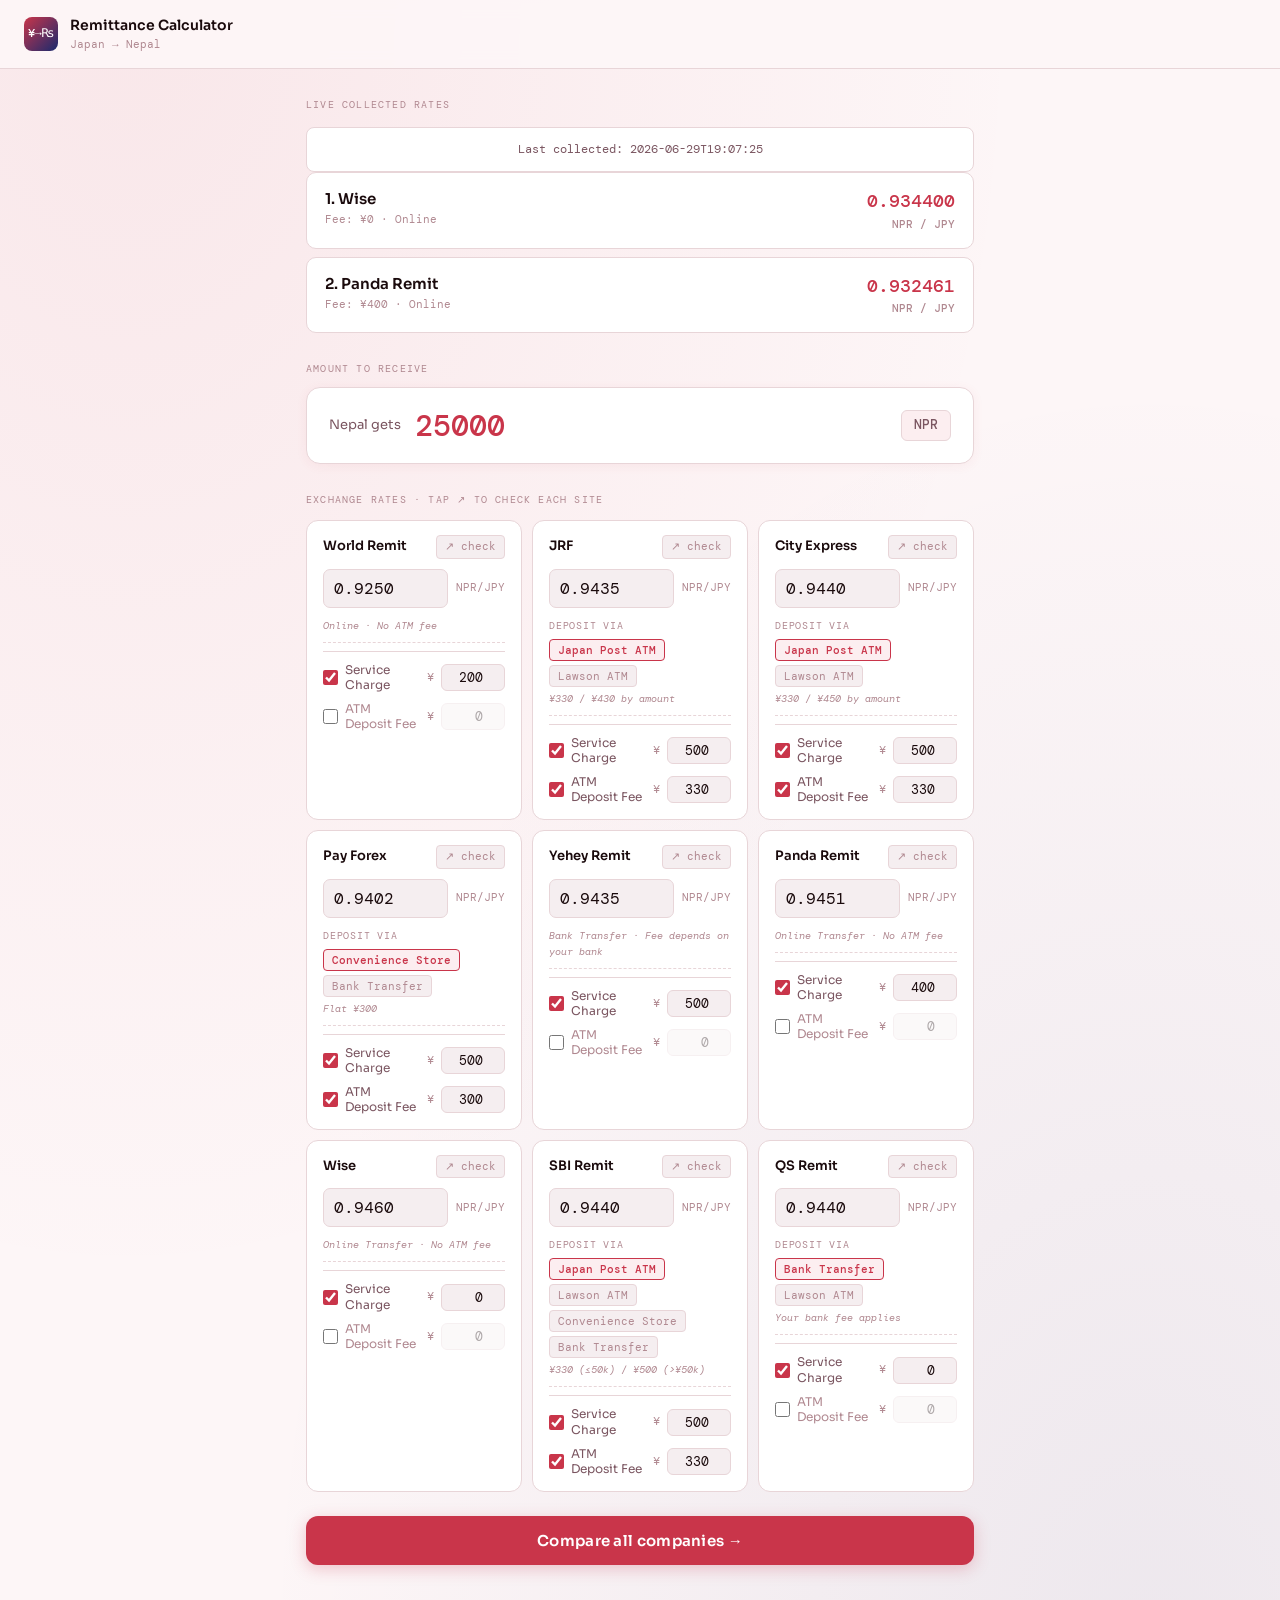
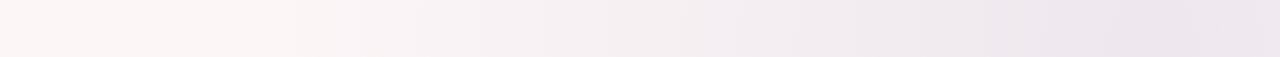
==== index_old.html @ 4f89b6d5 "v1.5 modern dashboard and amount calculator" ====
<!DOCTYPE html>
<html lang="en">
<head>
<meta charset="UTF-8">
<meta name="viewport" content="width=device-width, initial-scale=1.0">
<title>Remittance Calculator · Japan → Nepal</title>
<link rel="preconnect" href="https://fonts.googleapis.com">
<link rel="preconnect" href="https://fonts.gstatic.com" crossorigin>
<link href="https://fonts.googleapis.com/css2?family=DM+Mono:wght@400;500&family=Sora:wght@300;400;500;600&display=swap" rel="stylesheet">
<style>
:root {
  --bg: #fdf6f7; --surface: #ffffff; --surface2: #f5eef0;
  --border: #e8d5d8; --border2: #d4b0b6;
  --text: #1a0a0c; --text2: #7a5560; --text3: #b08890;
  --accent: #c9354a; --accent-hover: #a8253a; --accent-light: #fceef0;
  --green: #1e8a5a; --green-bg: #eef7f3; --green-border: #b0ddc8;
  --mono: 'DM Mono', monospace; --sans: 'Sora', sans-serif;
}
*, *::before, *::after { box-sizing: border-box; margin: 0; padding: 0; }
html { scroll-behavior: smooth; }
body {
  background: var(--bg);
  background-image: radial-gradient(ellipse at 10% 0%, rgba(201,53,74,0.08) 0%, transparent 55%),
                    radial-gradient(ellipse at 90% 100%, rgba(26,42,110,0.07) 0%, transparent 55%);
  color: var(--text); font-family: var(--sans); font-size: 15px; line-height: 1.6; min-height: 100vh;
}
.page-header {
  border-bottom: 1px solid var(--border); padding: 14px 24px;
  display: flex; align-items: center; gap: 12px;
  position: sticky; top: 0; background: rgba(253,246,247,0.95);
  backdrop-filter: blur(8px); z-index: 100;
}
.logo-mark {
  width: 34px; height: 34px; background: linear-gradient(135deg, #c9354a, #1a2a6e);
  border-radius: 8px; display: flex; align-items: center; justify-content: center;
  font-family: var(--mono); font-size: 12px; font-weight: 500; color: #fff;
  flex-shrink: 0; letter-spacing: -0.02em;
}
.logo-text { font-size: 14px; font-weight: 600; }
.logo-sub { font-size: 11px; color: var(--text3); font-family: var(--mono); }
.last-updated { margin-left: auto; font-size: 11px; color: var(--text3); font-family: var(--mono); text-align: right; }
.main { max-width: 700px; margin: 0 auto; padding: 28px 16px 60px; }
.section-label { font-size: 10px; font-family: var(--mono); letter-spacing: 0.12em; color: var(--text3); text-transform: uppercase; margin-bottom: 10px; }
.amount-block {
  background: var(--surface); border: 1.5px solid var(--border); border-radius: 14px;
  padding: 18px 22px; display: flex; align-items: center; gap: 14px;
  margin-bottom: 28px; box-shadow: 0 2px 12px rgba(201,53,74,0.06);
}
.amount-block label { font-size: 13px; color: var(--text2); white-space: nowrap; }
.amount-block input {
  flex: 1; background: transparent; border: none; outline: none;
  font-family: var(--mono); font-size: 30px; font-weight: 500; color: var(--accent); width: 100%; min-width: 0;
}
.amount-unit {
  font-family: var(--mono); font-size: 13px; color: var(--text2);
  background: var(--accent-light); border: 1px solid var(--border); border-radius: 6px; padding: 4px 12px; font-weight: 500;
}
.rates-grid { display: grid; grid-template-columns: repeat(auto-fill, minmax(200px, 1fr)); gap: 10px; margin-bottom: 24px; }
.rate-card {
  background: var(--surface); border: 1.5px solid var(--border); border-radius: 12px; padding: 14px 16px;
  transition: border-color 0.15s, box-shadow 0.15s;
}
.rate-card:focus-within { border-color: var(--accent); box-shadow: 0 0 0 3px rgba(201,53,74,0.08); }
.rc-top { display: flex; align-items: center; justify-content: space-between; margin-bottom: 10px; }
.rc-name { font-size: 13px; font-weight: 600; color: var(--text); }
.rc-link {
  font-size: 11px; font-family: var(--mono); color: var(--text3); text-decoration: none;
  background: var(--surface2); border: 1px solid var(--border); border-radius: 4px; padding: 2px 8px;
  transition: color 0.15s, border-color 0.15s, background 0.15s; display: flex; align-items: center; gap: 3px;
}
.rc-link:hover { color: var(--accent); border-color: var(--accent); background: var(--accent-light); }
.rc-rate-row { display: flex; align-items: center; gap: 8px; margin-bottom: 10px; }
.rc-rate-row input {
  flex: 1; background: var(--surface2); border: 1px solid var(--border); border-radius: 7px;
  padding: 8px 10px; font-family: var(--mono); font-size: 16px; color: var(--text);
  outline: none; min-width: 0; -webkit-appearance: none; transition: border-color 0.15s;
}
.rc-rate-row input:focus { border-color: var(--accent); background: #fff; }
.rc-unit { font-size: 11px; color: var(--text3); font-family: var(--mono); white-space: nowrap; }

/* Deposit method selector */
.deposit-method {
  margin-bottom: 8px; padding-bottom: 8px; border-bottom: 1px dashed var(--border);
}
.deposit-method-label { font-size: 10px; font-family: var(--mono); color: var(--text3); letter-spacing: 0.08em; text-transform: uppercase; margin-bottom: 5px; }
.method-tabs { display: flex; gap: 4px; flex-wrap: wrap; }
.method-tab {
  font-size: 11px; font-family: var(--mono); padding: 3px 8px;
  border: 1px solid var(--border); border-radius: 4px; background: var(--surface2);
  color: var(--text3); cursor: pointer; transition: all 0.15s; white-space: nowrap;
}
.method-tab:hover { border-color: var(--border2); color: var(--text2); }
.method-tab.active { background: var(--accent-light); border-color: var(--accent); color: var(--accent); font-weight: 500; }
.method-note { font-size: 10px; color: var(--text3); font-family: var(--mono); margin-top: 4px; font-style: italic; }

/* Fee rows */
.rc-fees { display: flex; flex-direction: column; gap: 8px; border-top: 1px solid var(--border); padding-top: 10px; }
.fee-row { display: flex; align-items: center; gap: 7px; }
.fee-row input[type=checkbox] { width: 15px; height: 15px; accent-color: var(--accent); cursor: pointer; flex-shrink: 0; }
.fee-label { font-size: 12px; color: var(--text2); flex: 1; cursor: pointer; line-height: 1.3; }
.fee-row.unchecked .fee-label { color: var(--text3); }
.fee-yen { font-size: 12px; color: var(--text3); font-family: var(--mono); }
.fee-input {
  width: 64px; background: var(--surface2); border: 1px solid var(--border); border-radius: 6px;
  padding: 4px 6px; font-family: var(--mono); font-size: 13px; color: var(--text);
  outline: none; -webkit-appearance: none; text-align: right; transition: border-color 0.15s, opacity 0.15s;
}
.fee-input:focus { border-color: var(--accent); background: #fff; }
.fee-row.unchecked .fee-input { opacity: 0.35; pointer-events: none; }
.fee-input.overridden { border-color: #c4a96b; color: var(--accent); }
.fee-reset {
  display: none; align-items: center; background: var(--accent-light); border: 1px solid var(--border2);
  border-radius: 4px; cursor: pointer; padding: 2px 7px; font-size: 11px; font-family: var(--mono);
  color: var(--accent); white-space: nowrap; line-height: 1.6; transition: background 0.15s, border-color 0.15s; flex-shrink: 0;
}
.fee-reset:hover { background: #f8d0d6; border-color: var(--accent); }
.fee-reset.visible { display: flex; }
.fee-row.unchecked .fee-reset { display: none !important; }
.rc-changed {
  width: 5px; height: 5px; border-radius: 50%; background: var(--accent);
  display: inline-block; margin-left: 5px; opacity: 0; transition: opacity 0.2s; vertical-align: middle;
}
.rc-changed.visible { opacity: 1; }

.btn-calculate {
  width: 100%; padding: 15px; background: var(--accent); border: none; border-radius: 12px;
  font-family: var(--sans); font-size: 15px; font-weight: 600; color: #fff; cursor: pointer;
  letter-spacing: 0.02em; transition: background 0.15s, transform 0.1s, box-shadow 0.15s;
  margin-bottom: 32px; box-shadow: 0 4px 16px rgba(201,53,74,0.25);
}
.btn-calculate:hover { background: var(--accent-hover); box-shadow: 0 6px 20px rgba(201,53,74,0.32); }
.btn-calculate:active { transform: scale(0.99); }

.results { display: none; }
.winner-card {
  background: var(--green-bg); border: 1.5px solid var(--green-border); border-radius: 14px;
  padding: 20px 24px; margin-bottom: 16px; display: flex; align-items: flex-start;
  justify-content: space-between; gap: 16px; box-shadow: 0 2px 12px rgba(30,138,90,0.08);
}
.winner-tag { font-size: 10px; font-family: var(--mono); letter-spacing: 0.1em; color: var(--green); text-transform: uppercase; margin-bottom: 3px; }
.winner-name { font-size: 22px; font-weight: 600; color: var(--green); margin-bottom: 3px; }
.winner-details { font-size: 12px; color: #5a9a7a; font-family: var(--mono); line-height: 1.8; }
.winner-total { font-size: 32px; font-weight: 600; color: var(--green); font-family: var(--mono); line-height: 1.1; }
.winner-label { font-size: 12px; color: #5a9a7a; font-family: var(--mono); }
.winner-save { font-size: 12px; color: var(--green); margin-top: 3px; font-weight: 500; }
.rank-list { display: flex; flex-direction: column; gap: 8px; }
.rank-row { background: var(--surface); border: 1.5px solid var(--border); border-radius: 10px; padding: 14px 18px; transition: border-color 0.15s; }
.rank-row:hover { border-color: var(--border2); }
.rank-row.rank-1 { background: var(--green-bg); border-color: var(--green-border); }
.rank-top { display: flex; align-items: center; gap: 10px; margin-bottom: 8px; }
.rank-num { font-family: var(--mono); font-size: 12px; color: var(--text3); width: 22px; text-align: center; flex-shrink: 0; }
.rank-1 .rank-num { color: var(--green); font-weight: 600; }
.rank-company { font-size: 15px; font-weight: 600; flex: 1; }
.rank-1 .rank-company { color: var(--green); }
.rank-total { font-family: var(--mono); font-size: 17px; font-weight: 500; }
.rank-1 .rank-total { color: var(--green); }
.rank-diff { font-family: var(--mono); font-size: 12px; color: #c07070; min-width: 64px; text-align: right; }
.rank-breakdown { display: flex; gap: 6px; flex-wrap: wrap; padding-left: 32px; }
.breakdown-chip { font-size: 11px; font-family: var(--mono); background: var(--surface2); border: 1px solid var(--border); border-radius: 4px; padding: 2px 8px; color: var(--text3); }
.rank-rate-chip { font-size: 11px; font-family: var(--mono); color: var(--text3); padding: 2px 0; }
.save-note { margin-top: 14px; padding: 12px 18px; background: var(--surface); border: 1px solid var(--border); border-radius: 8px; font-size: 12px; color: var(--text2); font-family: var(--mono); text-align: center; }
@media (max-width: 480px) {
  .page-header { padding: 12px 14px; }
  .main { padding: 20px 12px 50px; }
  .amount-block input { font-size: 24px; }
  .winner-card { flex-direction: column; gap: 8px; }
  .rank-breakdown { padding-left: 0; }
}
.live-rates-panel {
  margin-bottom: 28px;
}

.live-rate-row {
  background: var(--surface);
  border: 1.5px solid var(--border);
  border-radius: 10px;
  padding: 14px 18px;
  display: flex;
  justify-content: space-between;
  gap: 12px;
  margin-bottom: 8px;
}

.live-rate-company {
  font-weight: 600;
}

.live-rate-meta {
  font-size: 11px;
  color: var(--text3);
  font-family: var(--mono);
}

.live-rate-value {
  font-family: var(--mono);
  font-size: 18px;
  font-weight: 500;
  color: var(--accent);
  text-align: right;
}
</style>
</head>
<body>
<header class="page-header">
  <div class="logo-mark">¥→₨</div>
  <div>
    <div class="logo-text">Remittance Calculator</div>
    <div class="logo-sub">Japan → Nepal</div>
  </div>
  <div class="last-updated" id="lastUpdated"></div>
</header>
<main class="main">
<section class="live-rates-panel">
  <div class="section-label">Live collected rates</div>
  <div id="liveRatesStatus" class="save-note">Loading latest rates...</div>
  <div id="liveRatesTable"></div>
</section>
  <div style="margin-bottom:28px">
    <div class="section-label">Amount to receive</div>
    <div class="amount-block">
      <label>Nepal gets</label>
      <input type="number" id="nprAmount" value="25000" min="100" step="1000"
        inputmode="numeric" oninput="onAmountChange()" onchange="onAmountChange()" />
      <span class="amount-unit">NPR</span>
    </div>
  </div>
  <div>
    <div class="section-label" style="margin-bottom:12px">Exchange rates · tap ↗ to check each site</div>
    <div class="rates-grid" id="ratesGrid"></div>
  </div>
  <button class="btn-calculate" onclick="calculate()">Compare all companies →</button>
  <div class="results" id="results">
    <div class="section-label">Ranking</div>
    <div id="winnerCard" class="winner-card"></div>
    <div class="rank-list" id="rankList"></div>
    <div class="save-note" id="saveNote"></div>
  </div>
</main>
<script>
/*
  ATM DEPOSIT FEE DATA (researched from official sources):
  ─────────────────────────────────────────────────────────
  JRF        Yucho ATM: ¥330 (≤¥110k) / ¥430 (>¥110k)
             Lawson ATM: ¥280 (≤¥50k) / ¥300 (>¥50k)
             Source: jpremit.com/uploads/pakistan.pdf

  City Express Yucho ATM: ¥330 (≤¥110k) / ¥450 (>¥110k)
               Lawson ATM: ¥300 (flat)
               Source: cityremit.com/service-fee

  Pay Forex  Convenience store: ¥300 (flat)
             Bank transfer (PayPay/furikomi): ¥0
             Source: payforex.net simulator

  World Remit  Online only → ¥0
  Panda Remit  Online bank transfer only → ¥0
  Wise         Online bank transfer only → ¥0
  Yehey Remit  Bank transfer to JP Bank / Mizuho → varies by your bank
*/

const COMPANIES = [
  {
    id: 'worldremit', name: 'World Remit', defaultRate: 0.9250,
    url: 'https://www.worldremit.com/en/japan/send-money-to-nepal',
    depositMethods: [
      { key: 'online', label: 'Online', atmFee: 0, note: 'No ATM fee' }
    ]
  },
  {
    id: 'jrf', name: 'JRF', defaultRate: 0.9435,
    url: 'https://jrf.co.jp/',
    depositMethods: [
      { key: 'yucho', label: 'Japan Post ATM', atmFee: null, note: '¥330 / ¥430 by amount' },
      { key: 'lawson', label: 'Lawson ATM', atmFee: null, note: '¥280 / ¥300 by amount' }
    ]
  },
  {
    id: 'cityexpress', name: 'City Express', defaultRate: 0.9440,
    url: 'https://www.cityexpressremit.com/jp',
    depositMethods: [
      { key: 'yucho', label: 'Japan Post ATM', atmFee: null, note: '¥330 / ¥450 by amount' },
      { key: 'lawson', label: 'Lawson ATM', atmFee: 300, note: 'Flat ¥300' }
    ]
  },
  {
    id: 'payforex', name: 'Pay Forex', defaultRate: 0.9402,
    url: 'https://payforex.co.jp/',
    depositMethods: [
      { key: 'conveni', label: 'Convenience Store', atmFee: 300, note: 'Flat ¥300' },
      { key: 'bank', label: 'Bank Transfer', atmFee: 0, note: 'No ATM fee' }
    ]
  },
  {
    id: 'yehey', name: 'Yehey Remit', defaultRate: 0.9435,
    url: 'https://www.yeheyremit.com/',
    depositMethods: [
      { key: 'bank', label: 'Bank Transfer', atmFee: 0, note: 'Fee depends on your bank' }
    ]
  },
  {
    id: 'panda', name: 'Panda Remit', defaultRate: 0.9451,
    url: 'https://www.pandaremit.com/jp/',
    depositMethods: [
      { key: 'online', label: 'Online Transfer', atmFee: 0, note: 'No ATM fee' }
    ]
  },
  {
    id: 'wise', name: 'Wise', defaultRate: 0.9460,
    url: 'https://wise.com/jp/send-money/nepal',
    depositMethods: [
      { key: 'online', label: 'Online Transfer', atmFee: 0, note: 'No ATM fee' }
    ]
  },
  {
    id: 'sbiremit', name: 'SBI Remit', defaultRate: 0.9440,
    url: 'https://www.remit.co.jp/kaigaisoukin/exchangeratecommission/',
    depositMethods: [
      { key: 'yucho',   label: 'Japan Post ATM',   atmFee: null, note: '\u00a5330 (\u226450k) / \u00a5500 (>\u00a550k)' },
      { key: 'lawson',  label: 'Lawson ATM',        atmFee: 300,  note: 'Flat \u00a5300' },
      { key: 'conveni', label: 'Convenience Store', atmFee: null, note: '\u00a5360/\u00a5560/\u00a5800 by amount' },
      { key: 'bank',    label: 'Bank Transfer',     atmFee: 0,    note: 'Your bank fee applies' }
    ]
  },
  {
    id: 'qsremit', name: 'QS Remit', defaultRate: 0.9440,
    url: 'https://qsremit.net/jp/index',
    depositMethods: [
      { key: 'bank',   label: 'Bank Transfer', atmFee: 0,    note: 'Your bank fee applies' },
      { key: 'lawson', label: 'Lawson ATM',    atmFee: null, note: 'Enter fee manually' }
    ]
  }
];

const STORAGE_KEY = 'remit_rates_v6';

/* ── ATM fee rules ──────────────────────────────────────────────────── */
function calcRuleAtm(id, methodKey, baseJPY) {
  if (id === 'worldremit' || id === 'panda' || id === 'wise') return 0;
  if (id === 'yehey' || methodKey === 'bank') return 0;
  if (id === 'payforex' && methodKey === 'conveni') return 300;
  if (id === 'jrf') {
    if (methodKey === 'yucho') return baseJPY <= 110000 ? 330 : 430;
    if (methodKey === 'lawson') return baseJPY <= 50000 ? 280 : 300;
  }
  if (id === 'cityexpress') {
    if (methodKey === 'yucho') return baseJPY <= 110000 ? 330 : 450;
    if (methodKey === 'lawson') return 300;
  }
  if (id === 'sbiremit') {
    if (methodKey === 'yucho')   return baseJPY <= 50000 ? 330 : 500;
    if (methodKey === 'lawson')  return 300;
    if (methodKey === 'conveni') return baseJPY < 30000 ? 360 : baseJPY < 50000 ? 560 : 800;
    if (methodKey === 'bank')    return 0;
  }
  if (id === 'qsremit') {
    if (methodKey === 'bank')   return 0;
    if (methodKey === 'lawson') return 300; // placeholder — enter manually
  }
  return 0;
}

function calcRuleSvc(id, baseJPY) {
  switch(id) {
    case 'worldremit': return 200;
    case 'jrf': case 'cityexpress':
      return baseJPY <= 30000 ? 500 : baseJPY <= 150000 ? 1000 : 1500;
    case 'payforex':
      return baseJPY <= 30000 ? 500 : baseJPY <= 150000 ? 900 : baseJPY <= 599999 ? 1400 : 0;
    case 'yehey':
      return baseJPY <= 30000 ? 500 : baseJPY <= 150000 ? 1000 : 1500;
    case 'panda': return 400;
    case 'wise': return 0;
    case 'sbiremit':
      return baseJPY <= 30000 ? 500 : baseJPY <= 150000 ? 1000 : 1500;
    case 'qsremit': return 0; // not publicly listed — enter manually
    default: return 0;
  }
}

/* ── Storage ────────────────────────────────────────────────────────── */
function getSaved() { try { return JSON.parse(localStorage.getItem(STORAGE_KEY)) || {}; } catch { return {}; } }

function saveState() {
  const data = { ts: Date.now() };
  COMPANIES.forEach(c => {
    data['rate_'     + c.id] = document.getElementById('rate_'    + c.id)?.value;
    data['method_'   + c.id] = document.getElementById('method_'  + c.id)?.value;
    data['svc_on_'   + c.id] = document.getElementById('svc_on_'  + c.id)?.checked ? '1' : '0';
    data['svc_over_' + c.id] = document.getElementById('svc_val_' + c.id)?.dataset.overridden || '0';
    data['svc_val_'  + c.id] = document.getElementById('svc_val_' + c.id)?.value;
    data['atm_on_'   + c.id] = document.getElementById('atm_on_'  + c.id)?.checked ? '1' : '0';
    data['atm_over_' + c.id] = document.getElementById('atm_val_' + c.id)?.dataset.overridden || '0';
    data['atm_val_'  + c.id] = document.getElementById('atm_val_' + c.id)?.value;
  });
  localStorage.setItem(STORAGE_KEY, JSON.stringify(data));
  updateTimestamp(data.ts);
}

function updateTimestamp(ts) {
  if (!ts) return;
  const el = document.getElementById('lastUpdated');
  const diff = Math.round((Date.now() - ts) / 60000);
  const label = diff < 2 ? 'just now' : diff < 60 ? diff + 'm ago'
              : diff < 1440 ? Math.round(diff/60) + 'h ago'
              : new Date(ts).toLocaleDateString('ja-JP', { month:'short', day:'numeric' });
  el.innerHTML = 'rates updated<br>' + label;
}

/* ── Helpers ────────────────────────────────────────────────────────── */
function getBaseJPY(id) {
  const npr  = parseFloat(document.getElementById('nprAmount')?.value) || 25000;
  const rate = parseFloat(document.getElementById('rate_' + id)?.value) || COMPANIES.find(c=>c.id===id).defaultRate;
  return npr / rate;
}

function getActiveMethod(id) {
  return document.getElementById('method_' + id)?.value || COMPANIES.find(c=>c.id===id).depositMethods[0].key;
}

function refreshFeeFields(id) {
  const base = getBaseJPY(id);
  const method = getActiveMethod(id);
  // SVC
  const svcInp = document.getElementById('svc_val_' + id);
  if (svcInp && svcInp.dataset.overridden !== '1') svcInp.value = calcRuleSvc(id, base);
  // ATM
  const atmInp = document.getElementById('atm_val_' + id);
  if (atmInp && atmInp.dataset.overridden !== '1') atmInp.value = calcRuleAtm(id, method, base);
  // Update method note
  const c = COMPANIES.find(x => x.id === id);
  const m = c.depositMethods.find(x => x.key === method);
  const noteEl = document.getElementById('method_note_' + id);
  if (noteEl && m) noteEl.textContent = m.note;
}

function refreshAllFees() { COMPANIES.forEach(c => refreshFeeFields(c.id)); }

/* ── Events ─────────────────────────────────────────────────────────── */
function onAmountChange() { refreshAllFees(); saveState(); }

function onRateChange(id) {
  const c = COMPANIES.find(x => x.id === id);
  const val = document.getElementById('rate_' + id)?.value;
  const dot = document.getElementById('dot_' + id);
  if (dot) dot.className = 'rc-changed' + (val && parseFloat(val) !== c.defaultRate ? ' visible' : '');
  refreshFeeFields(id);
  saveState();
}

function onMethodChange(id) {
  const atmInp = document.getElementById('atm_val_' + id);
  if (atmInp) { atmInp.dataset.overridden = '0'; atmInp.className = 'fee-input'; }
  const reset = document.getElementById('atm_reset_' + id);
  if (reset) reset.className = 'fee-reset';
  refreshFeeFields(id);
  // Update active tab styles
  const c = COMPANIES.find(x => x.id === id);
  const active = getActiveMethod(id);
  c.depositMethods.forEach(m => {
    const tab = document.getElementById('tab_' + id + '_' + m.key);
    if (tab) tab.className = 'method-tab' + (m.key === active ? ' active' : '');
  });
  saveState();
}

function selectMethod(id, key) {
  const inp = document.getElementById('method_' + id);
  if (inp) inp.value = key;
  onMethodChange(id);
}

function onFeeEdit(id, type) {
  const inp  = document.getElementById(type + '_val_' + id);
  const reset = document.getElementById(type + '_reset_' + id);
  const base = getBaseJPY(id);
  const method = getActiveMethod(id);
  const rule = type === 'svc' ? calcRuleSvc(id, base) : calcRuleAtm(id, method, base);
  const isOver = parseFloat(inp.value) !== rule;
  inp.dataset.overridden = isOver ? '1' : '0';
  inp.className = 'fee-input' + (isOver ? ' overridden' : '');
  if (reset) reset.className = 'fee-reset' + (isOver ? ' visible' : '');
  saveState();
}

function resetFee(id, type) {
  const inp  = document.getElementById(type + '_val_' + id);
  const reset = document.getElementById(type + '_reset_' + id);
  if (!inp) return;
  inp.dataset.overridden = '0';
  inp.className = 'fee-input';
  if (reset) reset.className = 'fee-reset';
  refreshFeeFields(id);
  saveState();
}

function onFeeToggle(id, type) {
  const checked = document.getElementById(type + '_on_' + id)?.checked;
  const row = document.getElementById(type + '_row_' + id);
  if (row) row.className = 'fee-row' + (checked ? '' : ' unchecked');
  saveState();
}

/* ── Render ──────────────────────────────────────────────────────────── */
function renderCards() {
  const saved = getSaved();
  if (saved.ts) updateTimestamp(saved.ts);
  const npr = parseFloat(document.getElementById('nprAmount')?.value) || 25000;

  document.getElementById('ratesGrid').innerHTML = COMPANIES.map(c => {
    const rate      = saved['rate_'    + c.id] ?? c.defaultRate.toFixed(4);
    const baseJPY   = npr / parseFloat(rate);
    const savedMethod = saved['method_' + c.id];
    const activeMethod = savedMethod && c.depositMethods.find(m => m.key === savedMethod)
                         ? savedMethod : c.depositMethods[0].key;
    const methodObj = c.depositMethods.find(m => m.key === activeMethod);
    const svcOn     = saved['svc_on_'  + c.id] !== undefined ? saved['svc_on_' + c.id] === '1' : true;
    const atmOn     = saved['atm_on_'  + c.id] !== undefined ? saved['atm_on_' + c.id] === '1' : (calcRuleAtm(c.id, activeMethod, baseJPY) > 0);
    const svcOver   = saved['svc_over_'+ c.id] === '1';
    const atmOver   = saved['atm_over_'+ c.id] === '1';
    const svcVal    = svcOver ? (saved['svc_val_' + c.id] ?? calcRuleSvc(c.id, baseJPY)) : calcRuleSvc(c.id, baseJPY);
    const atmVal    = atmOver ? (saved['atm_val_' + c.id] ?? calcRuleAtm(c.id, activeMethod, baseJPY)) : calcRuleAtm(c.id, activeMethod, baseJPY);
    const changed   = parseFloat(rate) !== c.defaultRate;
    const multiMethod = c.depositMethods.length > 1;

    return `
    <div class="rate-card" id="card_${c.id}">
      <div class="rc-top">
        <span class="rc-name">${c.name}<span class="rc-changed ${changed ? 'visible':''}" id="dot_${c.id}"></span></span>
        <a class="rc-link" href="${c.url}" target="_blank" rel="noopener">↗ check</a>
      </div>
      <div class="rc-rate-row">
        <input type="number" id="rate_${c.id}" value="${rate}" step="0.0001" min="0.3" max="3"
          inputmode="decimal" onchange="onRateChange('${c.id}')" oninput="onRateChange('${c.id}')" />
        <span class="rc-unit">NPR/JPY</span>
      </div>

      ${multiMethod ? `
      <div class="deposit-method">
        <div class="deposit-method-label">Deposit via</div>
        <div class="method-tabs">
          ${c.depositMethods.map(m => `
            <button class="method-tab${m.key === activeMethod ? ' active' : ''}"
              id="tab_${c.id}_${m.key}"
              onclick="selectMethod('${c.id}','${m.key}')">${m.label}</button>
          `).join('')}
        </div>
        <div class="method-note" id="method_note_${c.id}">${methodObj?.note || ''}</div>
        <input type="hidden" id="method_${c.id}" value="${activeMethod}" />
      </div>` : `
      <div class="deposit-method">
        <div class="method-note" id="method_note_${c.id}">${c.depositMethods[0].label} · ${methodObj?.note || ''}</div>
        <input type="hidden" id="method_${c.id}" value="${activeMethod}" />
      </div>`}

      <div class="rc-fees">
        <div class="fee-row${svcOn ? '' : ' unchecked'}" id="svc_row_${c.id}">
          <input type="checkbox" id="svc_on_${c.id}" ${svcOn ? 'checked' : ''}
            onchange="onFeeToggle('${c.id}','svc')" />
          <label class="fee-label" for="svc_on_${c.id}">Service Charge</label>
          <button class="fee-reset${svcOver ? ' visible' : ''}" id="svc_reset_${c.id}"
            onclick="resetFee('${c.id}','svc')">↺</button>
          <span class="fee-yen">¥</span>
          <input type="number" class="fee-input${svcOver ? ' overridden' : ''}" id="svc_val_${c.id}"
            value="${svcVal}" min="0" step="100" inputmode="numeric"
            data-overridden="${svcOver ? '1' : '0'}"
            onchange="onFeeEdit('${c.id}','svc')" oninput="onFeeEdit('${c.id}','svc')" />
        </div>
        <div class="fee-row${atmOn ? '' : ' unchecked'}" id="atm_row_${c.id}">
          <input type="checkbox" id="atm_on_${c.id}" ${atmOn ? 'checked' : ''}
            onchange="onFeeToggle('${c.id}','atm')" />
          <label class="fee-label" for="atm_on_${c.id}">ATM Deposit Fee</label>
          <button class="fee-reset${atmOver ? ' visible' : ''}" id="atm_reset_${c.id}"
            onclick="resetFee('${c.id}','atm')">↺</button>
          <span class="fee-yen">¥</span>
          <input type="number" class="fee-input${atmOver ? ' overridden' : ''}" id="atm_val_${c.id}"
            value="${atmVal}" min="0" step="10" inputmode="numeric"
            data-overridden="${atmOver ? '1' : '0'}"
            onchange="onFeeEdit('${c.id}','atm')" oninput="onFeeEdit('${c.id}','atm')" />
        </div>
      </div>
    </div>`;
  }).join('');
}

/* ── Calculate & rank ────────────────────────────────────────────────── */
function calculate() {
  const npr = parseFloat(document.getElementById('nprAmount').value);
  if (!npr || npr <= 0) return;
  saveState();

  const ranked = COMPANIES.map(c => {
    const rate   = parseFloat(document.getElementById('rate_'   + c.id).value) || c.defaultRate;
    const svcOn  = document.getElementById('svc_on_' + c.id)?.checked;
    const atmOn  = document.getElementById('atm_on_' + c.id)?.checked;
    const svc    = svcOn ? (parseFloat(document.getElementById('svc_val_' + c.id)?.value) || 0) : 0;
    const atm    = atmOn ? (parseFloat(document.getElementById('atm_val_' + c.id)?.value) || 0) : 0;
    const method = getActiveMethod(c.id);
    const methodLabel = c.depositMethods.find(m => m.key === method)?.label || method;
    return { ...c, rate, total: Math.round(npr / rate + svc + atm), svc, atm, methodLabel };
  }).sort((a, b) => a.total - b.total);

  const best  = ranked[0];
  const worst = ranked[ranked.length - 1];

  document.getElementById('winnerCard').innerHTML = `
    <div>
      <div class="winner-tag">Best option</div>
      <div class="winner-name">${best.name}</div>
      <div class="winner-details">
        Rate: ${best.rate.toFixed(4)} NPR/JPY<br>
        Deposit via: ${best.methodLabel}<br>
        Service Charge: ¥${best.svc.toLocaleString()}<br>
        ATM Deposit Fee: ¥${best.atm.toLocaleString()}
      </div>
    </div>
    <div style="text-align:right">
      <div class="winner-total">¥${best.total.toLocaleString()}</div>
      <div class="winner-label">total JPY</div>
      ${worst.total - best.total > 0 ? `<div class="winner-save">saves ¥${(worst.total - best.total).toLocaleString()} vs worst</div>` : ''}
    </div>`;

  document.getElementById('rankList').innerHTML = ranked.map((r, i) => `
    <div class="rank-row ${i === 0 ? 'rank-1' : ''}">
      <div class="rank-top">
        <div class="rank-num">${i + 1}</div>
        <div class="rank-company">${r.name}</div>
        <div class="rank-total">¥${r.total.toLocaleString()}</div>
        <div class="rank-diff">${i === 0 ? '—' : '+¥' + (r.total - best.total).toLocaleString()}</div>
      </div>
      <div class="rank-breakdown">
        <span class="rank-rate-chip">${r.rate.toFixed(4)} NPR/JPY</span>
        <span class="breakdown-chip">${r.methodLabel}</span>
        <span class="breakdown-chip">Service Charge ¥${r.svc.toLocaleString()}</span>
        <span class="breakdown-chip">ATM Deposit Fee ¥${r.atm.toLocaleString()}</span>
      </div>
    </div>`).join('');

  const second = ranked[1];
  document.getElementById('saveNote').textContent =
    `2nd place: ${second.name} · ¥${second.total.toLocaleString()} · choosing ${best.name} saves you ¥${(second.total - best.total).toLocaleString()}`;

  const res = document.getElementById('results');
  res.style.display = 'block';
  setTimeout(() => res.scrollIntoView({ behavior: 'smooth', block: 'start' }), 50);
}
async function loadLiveRates() {
  const statusEl = document.getElementById('liveRatesStatus');
  const tableEl = document.getElementById('liveRatesTable');

  try {
    const response = await fetch('/data/latest.json', { cache: 'no-store' });

    if (!response.ok) {
      throw new Error('Could not load latest.json');
    }

    const data = await response.json();

    const rows = Object.values(data)
      .sort((a, b) => Number(b.rate) - Number(a.rate));

    if (!rows.length) {
      statusEl.textContent = 'No collected rates yet.';
      return;
    }

    const latestTime = rows
      .map(r => r.collected_at)
      .sort()
      .pop();

    statusEl.textContent = `Last collected: ${latestTime}`;

    tableEl.innerHTML = rows.map((row, index) => `
      <div class="live-rate-row">
        <div>
          <div class="live-rate-company">${index + 1}. ${row.company_name}</div>
          <div class="live-rate-meta">
            Fee: ¥${Number(row.service_fee || 0).toLocaleString()} · ${row.deposit_method || 'Online'}
          </div>
        </div>
        <div class="live-rate-value">
          ${Number(row.rate).toFixed(6)}
          <div class="live-rate-meta">NPR / JPY</div>
        </div>
      </div>
    `).join('');

  } catch (error) {
    statusEl.textContent = 'Could not load live rates yet.';
    console.error(error);
  }
}

loadLiveRates();
renderCards();
</script>
</body>
</html>
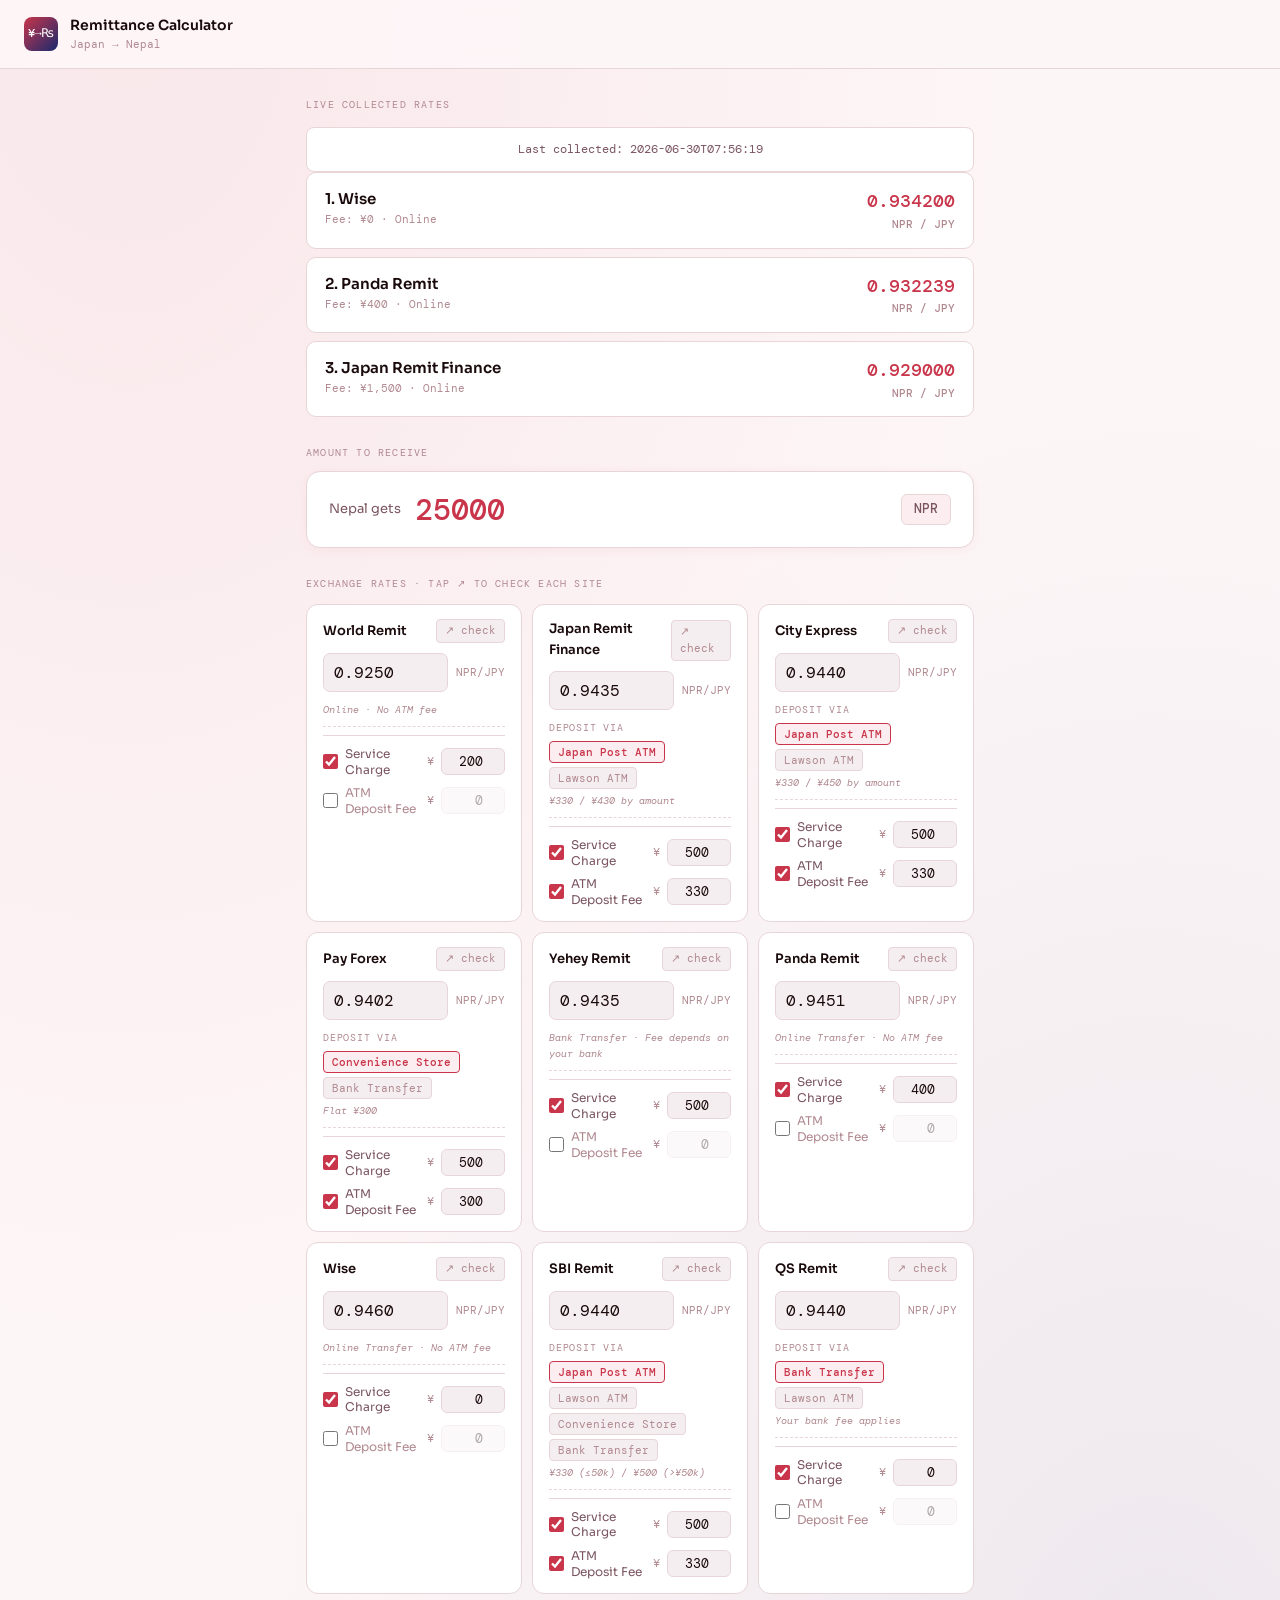
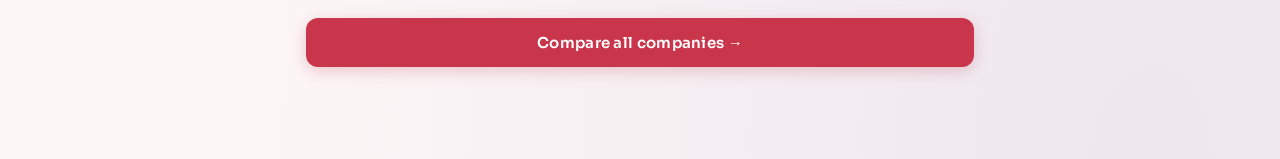
==== commit 2ffa3856: "v1.6 add JRF collector" ====
--- a/index_old.html
+++ b/index_old.html
@@ -267,8 +267,8 @@
     ]
   },
   {
-    id: 'jrf', name: 'JRF', defaultRate: 0.9435,
-    url: 'https://jrf.co.jp/',
+    id: 'jrf', name: 'Japan Remit Finance', defaultRate: 0.9435,
+    url: 'https://www.jpremit.com/',
     depositMethods: [
       { key: 'yucho', label: 'Japan Post ATM', atmFee: null, note: '¥330 / ¥430 by amount' },
       { key: 'lawson', label: 'Lawson ATM', atmFee: null, note: '¥280 / ¥300 by amount' }
@@ -276,7 +276,7 @@
   },
   {
     id: 'cityexpress', name: 'City Express', defaultRate: 0.9440,
-    url: 'https://www.cityexpressremit.com/jp',
+    url: 'https://cityremit.com/',
     depositMethods: [
       { key: 'yucho', label: 'Japan Post ATM', atmFee: null, note: '¥330 / ¥450 by amount' },
       { key: 'lawson', label: 'Lawson ATM', atmFee: 300, note: 'Flat ¥300' }
